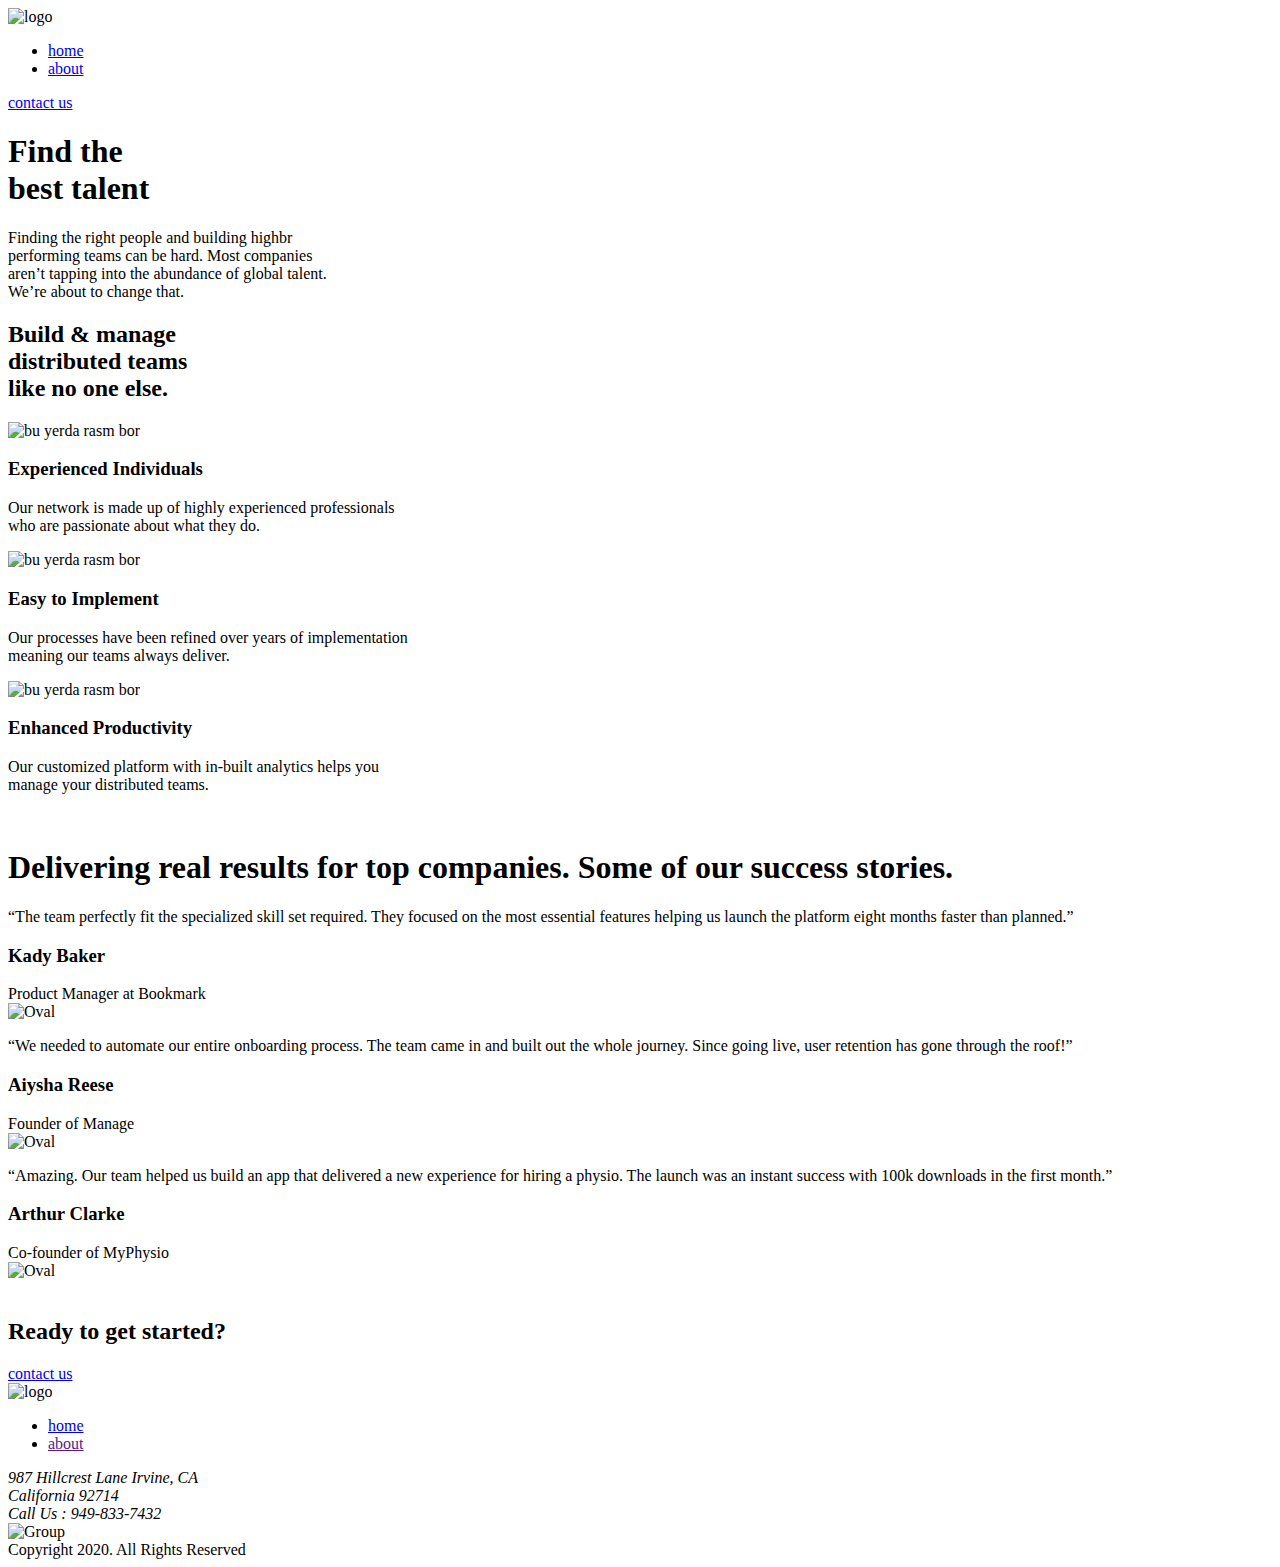
==== index.html @ f9a45813 "imtihon" ====
<!DOCTYPE html>
<html lang="en">
<head>
    <meta charset="UTF-8">
    <meta name="viewport" content="width=device-width, initial-scale=1.0">
    <link rel="stylesheet" href="./styles/style.css">
    <link rel="stylesheet" href="./styles/reset.css">
    <title>home</title>
</head>
<body>
    <div class="container">
        <section class="myteam">
        <div class="Top">
          <img class="top" src="./images/logo.svg" alt="logo">
        <!-- Herader section -->
      <header class="header">
         <nav>
            <ul class="list">
                <li class="item">
                   <a href="#">home</a>
                 </li>
                  <li class="item">
                   <a href="#">about</a>
                 </li>
            </ul>
        </nav>
          <butto class="link">
          <a class="btn" href="#">contact us</a>
          </butto>
      </header>
        <!-- /Herader section -->
        </div>
        <div class="chiziq"></div>
        <!-- Hero section -->
      <div class="hero">
          <h1>
          Find the <br>
          best <span>talent</span>
          </h1>
          <p>Finding the right people and building highbr <br>
          performing teams can be hard. Most companies <br>
          aren’t tapping into the abundance of global talent. <br>
          We’re about to change that.</p>
      </div>
        <!-- / Hero section -->
      </section>
      <!-- Main -->
      <main>
    <section class="Build">
        <div class="card">
           <div class="chiziq_2"></div>
           <h2>Build & manage <br>
            distributed teams <br>
            like no one else.</h2>
        </div>
           <!-- News -->
      <section class="news">
          <div class="user">
               <img src="./images/Group 11.svg" alt="bu yerda rasm bor">
               <div class="block">
               <h3 class="title">Experienced Individuals</h3>
                <p class="text">Our network is made up of highly experienced professionals <br>
               who are passionate about what they do.</p>
            </div>
            </div>
            <div class="user">
               <img src="./images/Group 12.svg" alt="bu yerda rasm bor">
                <div class="block">
                <h3 class="title">Easy to Implement</h3>
                <p class="text">Our processes have been refined over years of implementation <br>
                meaning our teams always deliver.</p>
              </div>
            </div>
            <div class="user">
               <img src="./images/Group 13.svg" alt="bu yerda rasm bor">
               <div class="block">
               <h3 class="title">Enhanced Productivity</h3>
               <p class="text">Our customized platform with in-built analytics helps you <br>
               manage your distributed teams.</p>
               </div>
            </div>
            <img class="Group__img" src="./images/Group 8.png" alt="">
           </section>
      </section>
        <!-- Group__24 -->
    <section class="Group__24">
        <h1>Delivering real results for top companies. Some of our <span> success stories.</span></h1>
        <!-- Baker -->
    <div class="widget">
        <div class="Baker">
            <p class="Baker__text"> “The team perfectly fit the specialized skill set
            required. They focused on the most essential
            features helping us launch the platform eight
            months faster than planned.”</p>
            <h3 class="Baker__title">Kady Baker</h3>
            <span>Product Manager at Bookmark</span> <br>
            <img class="Baker__img" src="./images/Oval (10).png" alt="Oval">
        </div>
      <div class="Baker">
            <p class="Baker__text"> “We needed to automate our entire onboarding
            process. The team came in and built out the
            whole journey. Since going live, user retention
            has gone through the roof!”</p>
           <h3 class="Baker__title">Aiysha Reese</h3>
           <span class="span">Founder of Manage</span> <br>
           <img class="Baker__img" src="./images/Oval Copy 5.png" alt="Oval">
      </div>
      <div class="Baker">
          <p class="Baker__text">“Amazing. Our team helped us build an app that
            delivered a new experience for hiring a physio.
            The launch was an instant success with 100k
            downloads in the first month.”</p>
           <h3 class="Baker__title">Arthur Clarke</h3>
           <span class="span">Co-founder of MyPhysio</span> <br>
           <img class="Baker__img" src="./images/Oval Copy 6.png" alt="Oval">
      </div>
      <img class="reviews-bg-right" src="./images/reviews-bg-right.png" alt="">
   </div>
        </section>
        <section class="Ready">
          <h2>Ready to get started?</h2>
          <a class="contact__btn" href="#">contact us</a>
        </section>
      </main>
      <!-- Footer section -->
       <footer class="footer">
    <div class="fot">
         <div class="footer__link">
          <img src="./images/logo.svg" alt="logo">
        <nav class="nav">
          <ul class="nav__list">
              <li class="item">
                <a href="#">home</a>
              </li>
              <li class="item">
                 <a href="">about</a>
              </li>
          </ul>
        </nav>
    </div>
      <address>
          <span class="address__span">987  Hillcrest Lane
          Irvine, CA <br>
          California 92714 <br>
          Call Us : 949-833-7432 <br>
         </span>
      </address>
        </div>
        <div class="copyrihgt">
          <img class="img" src="./images/Group 31.png" alt="Group"> <br>
          <span class="footer__span">Copyright 2020. All Rights Reserved</span>
        </div>
       </footer>
       <!-- \footer section -->
    </div>
</body>
</html>
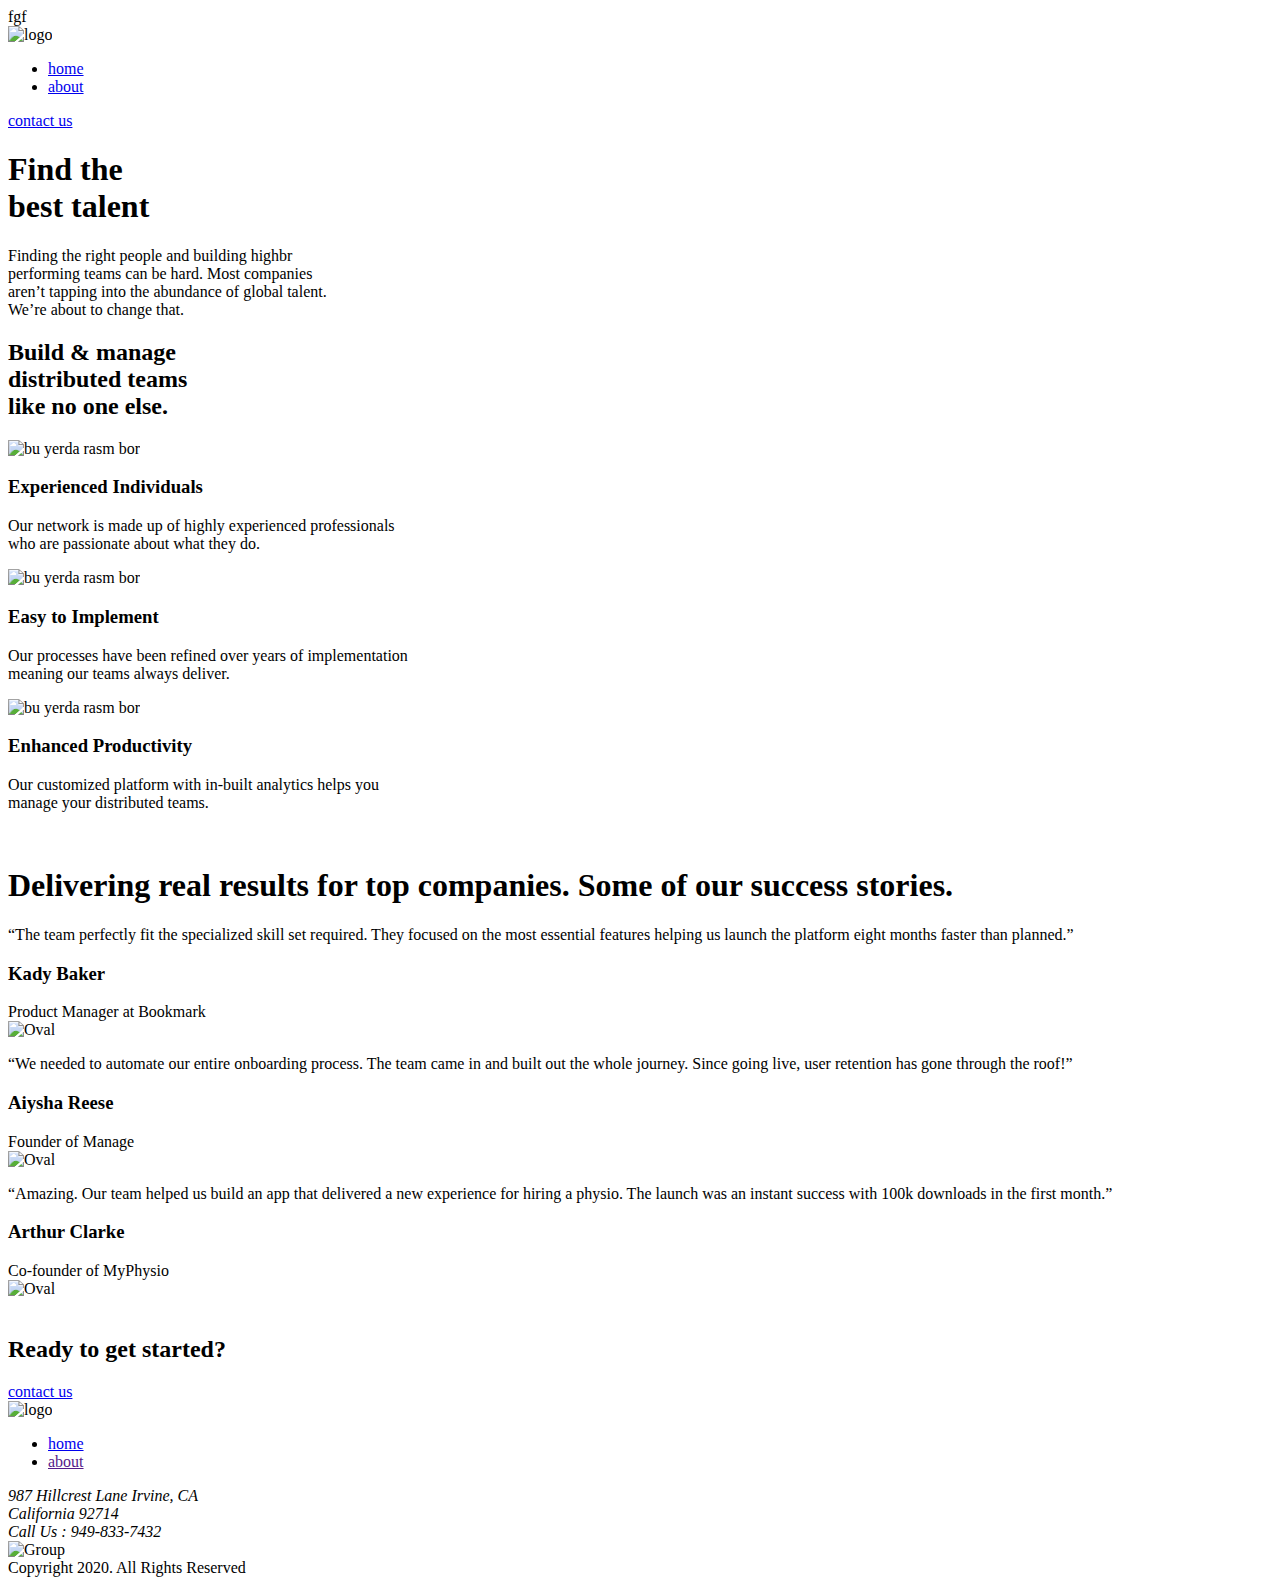
==== commit bf8fd49d: "imtihon" ====
--- a/index.html
+++ b/index.html
@@ -9,6 +9,7 @@
 </head>
 <body>
     <div class="container">
+      fgf
         <section class="myteam">
         <div class="Top">
           <img class="top" src="./images/logo.svg" alt="logo">
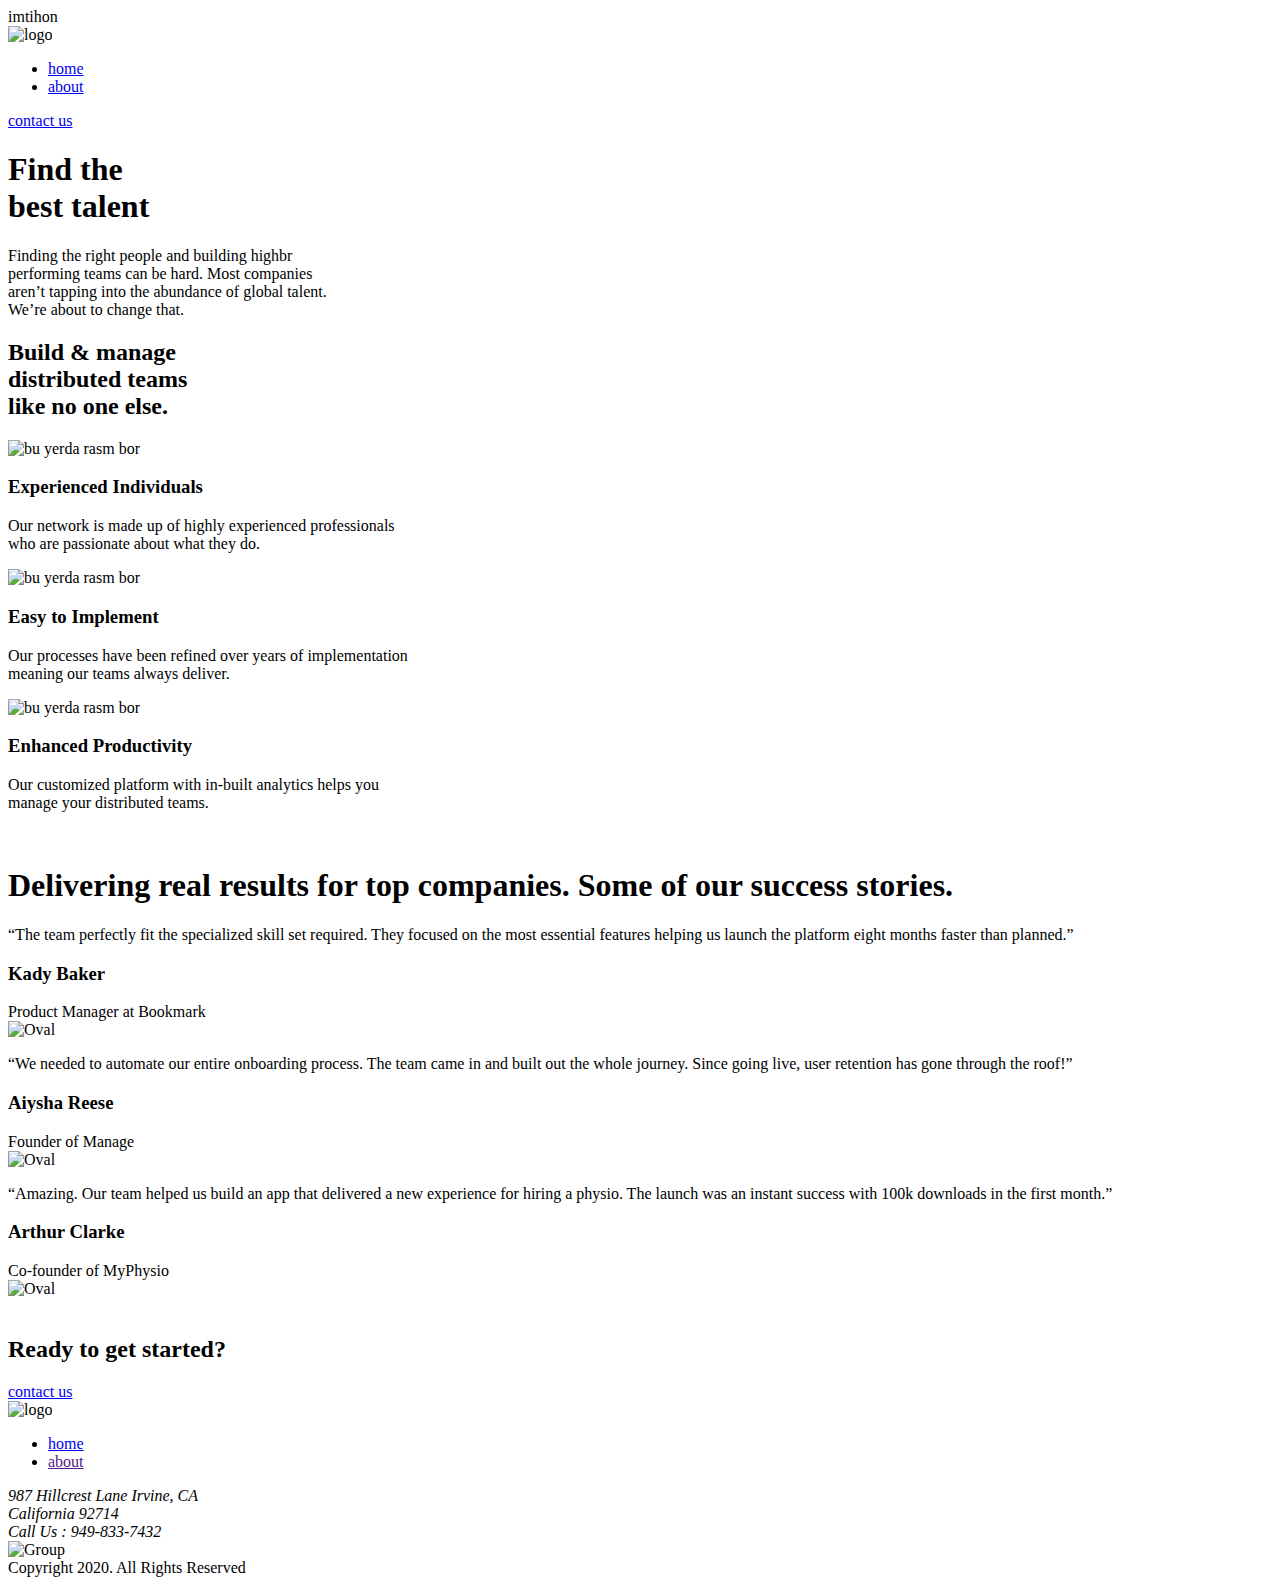
==== commit 495870dd: "imtihon" ====
--- a/index.html
+++ b/index.html
@@ -9,7 +9,7 @@
 </head>
 <body>
     <div class="container">
-      fgf
+      imtihon
         <section class="myteam">
         <div class="Top">
           <img class="top" src="./images/logo.svg" alt="logo">
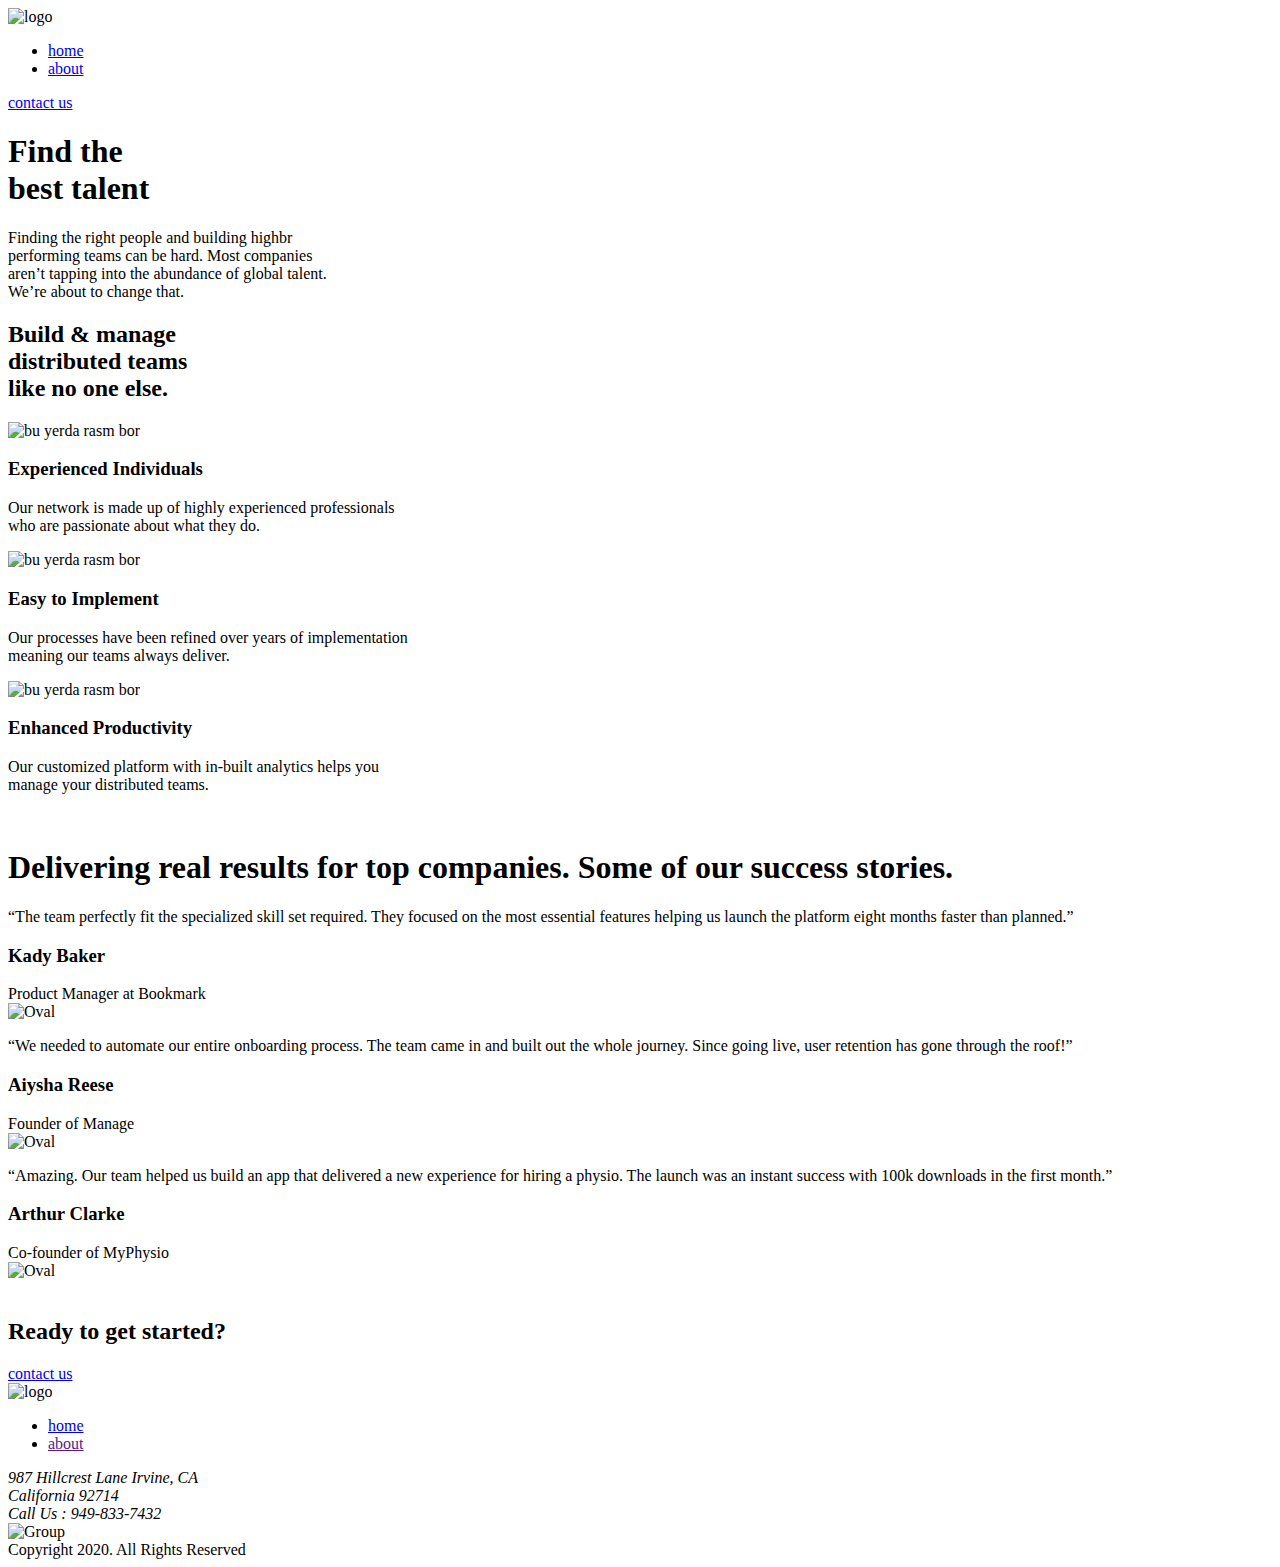
==== commit 06c9aaa5: "imtihon" ====
--- a/index.html
+++ b/index.html
@@ -9,7 +9,6 @@
 </head>
 <body>
     <div class="container">
-      imtihon
         <section class="myteam">
         <div class="Top">
           <img class="top" src="./images/logo.svg" alt="logo">
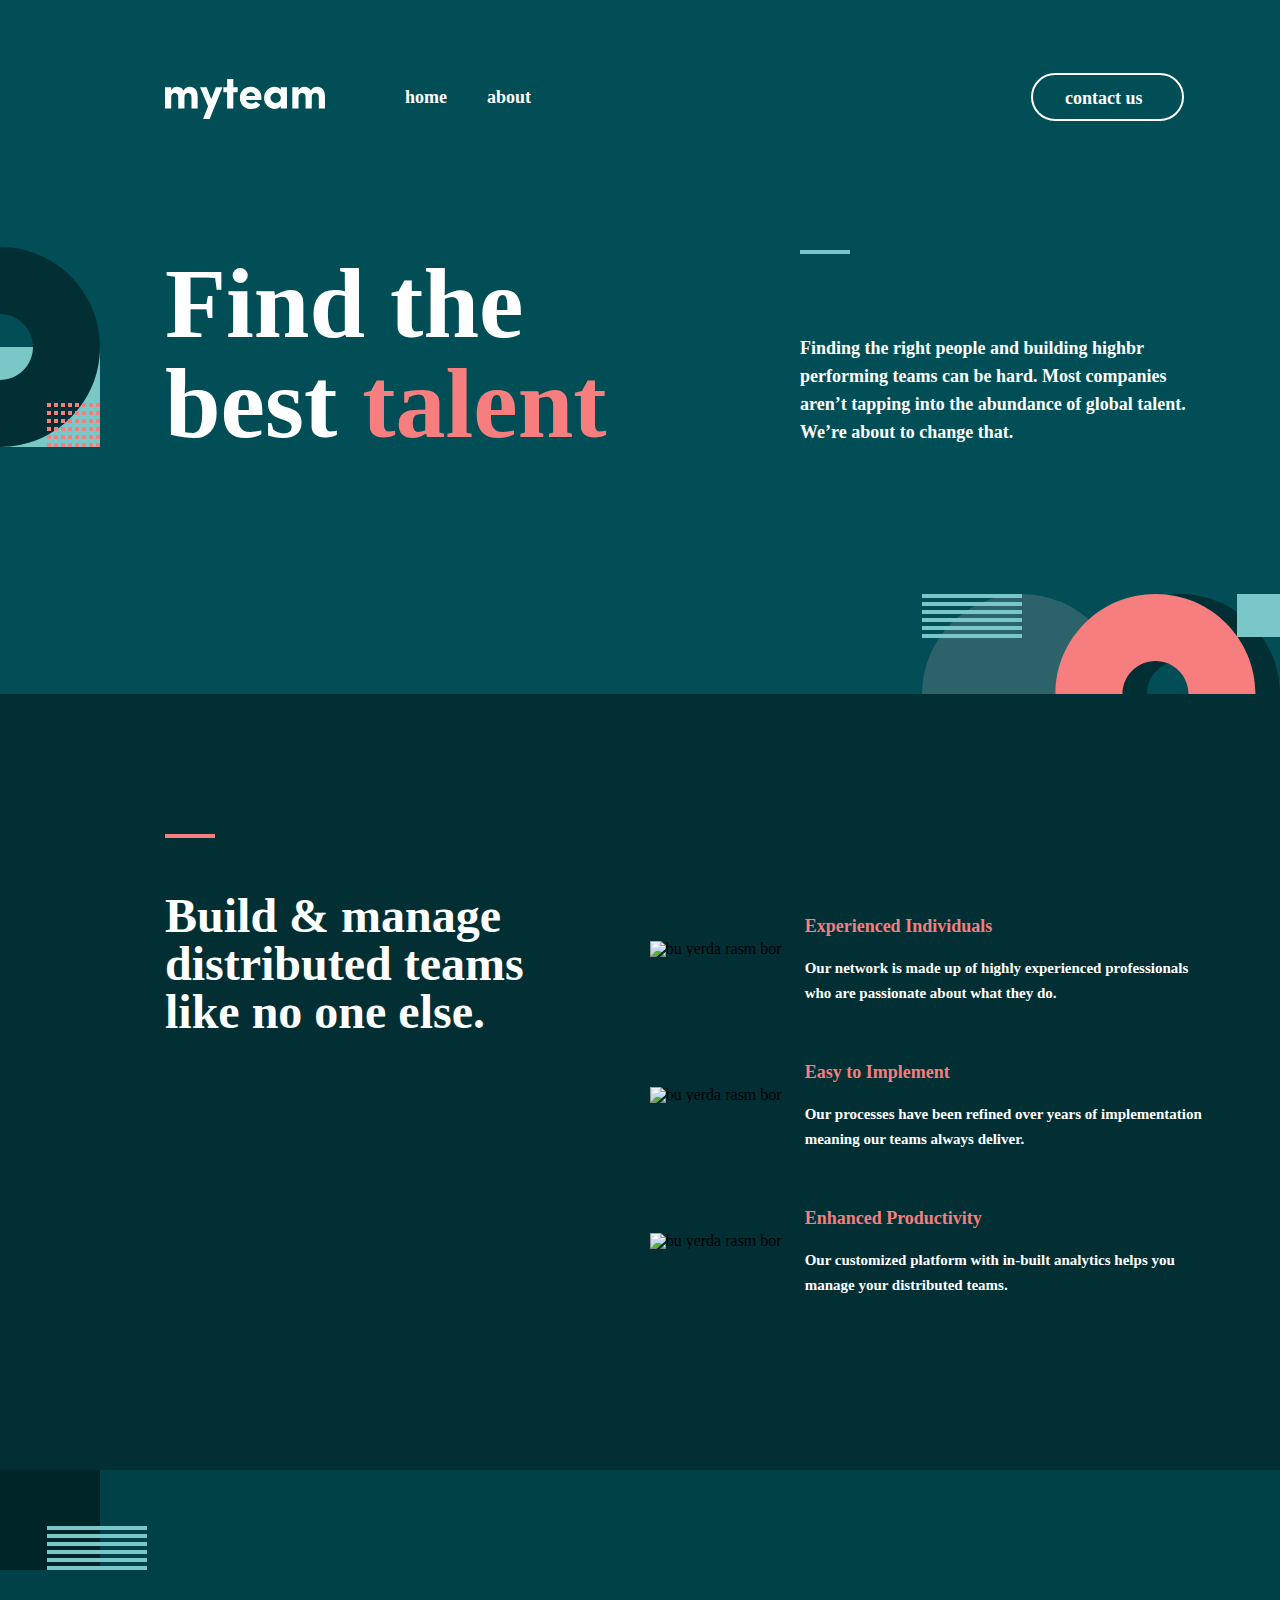
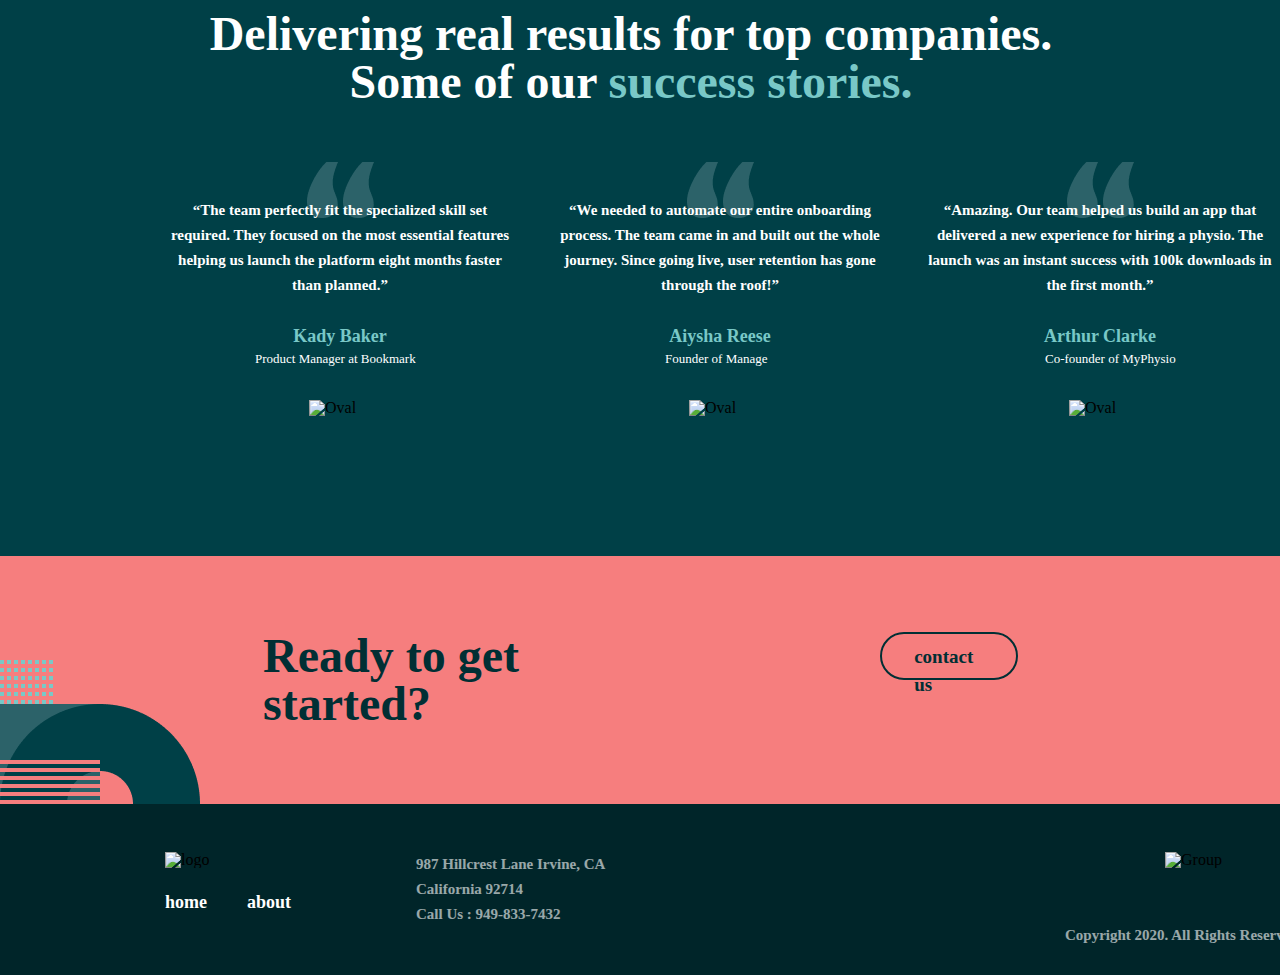
==== commit 7d9f56d4: "added new styles" ====
--- a/index.html
+++ b/index.html
@@ -3,29 +3,29 @@
 <head>
     <meta charset="UTF-8">
     <meta name="viewport" content="width=device-width, initial-scale=1.0">
-    <link rel="stylesheet" href="./styles/style.css">
-    <link rel="stylesheet" href="./styles/reset.css">
+    <link rel="stylesheet" href="./home/styles/style.css">
+    <link rel="stylesheet" href="./home/styles/reset.css">
     <title>home</title>
 </head>
 <body>
     <div class="container">
         <section class="myteam">
         <div class="Top">
-          <img class="top" src="./images/logo.svg" alt="logo">
+          <img class="top" src="./home/images/logo.svg" alt="logo">
         <!-- Herader section -->
       <header class="header">
          <nav>
             <ul class="list">
                 <li class="item">
-                   <a href="#">home</a>
+                   <a href="./index.html">home</a>
                  </li>
                   <li class="item">
-                   <a href="#">about</a>
+                   <a href="./about/about.html">about</a>
                  </li>
             </ul>
         </nav>
           <butto class="link">
-          <a class="btn" href="#">contact us</a>
+          <a class="btn" href="./contact/contact.html">contact us</a>
           </butto>
       </header>
         <!-- /Herader section -->
@@ -34,8 +34,7 @@
         <!-- Hero section -->
       <div class="hero">
           <h1>
-          Find the -<br>
+          Find the<br>
           best <span>talent</span>
           </h1>
           <p>Finding the right people and building highbr <br>
--- a/home/styles/style.css
+++ b/home/styles/style.css
@@ -0,0 +1,414 @@
+*{
+    margin: 0;
+    padding: 0;
+    box-sizing: border-box;
+}
+/* livvic-regular - latin */
+@font-face {
+    font-display: swap; /* Check https://developer.mozilla.org/en-US/docs/Web/CSS/@font-face/font-display for other options. */
+    font-family: 'Livvic';
+    font-style: normal;
+    font-weight: 400;
+    src: url('../fonts/livvic-v14-latin-regular.woff2') format('woff2'); /* Chrome 36+, Opera 23+, Firefox 39+, Safari 12+, iOS 10+ */
+  }
+  /* livvic-600 - latin */
+  @font-face {
+    font-display: swap; /* Check https://developer.mozilla.org/en-US/docs/Web/CSS/@font-face/font-display for other options. */
+    font-family: 'Livvic';
+    font-style: normal;
+    font-weight: 600;
+    src: url('../fonts/livvic-v14-latin-600.woff2') format('woff2'); /* Chrome 36+, Opera 23+, Firefox 39+, Safari 12+, iOS 10+ */
+  }
+  /* livvic-700 - latin */
+  @font-face {
+    font-display: swap; /* Check https://developer.mozilla.org/en-US/docs/Web/CSS/@font-face/font-display for other options. */
+    font-family: 'Livvic';
+    font-style: normal;
+    font-weight: 700;
+    src: url('../fonts/livvic-v14-latin-700.woff2') format('woff2'); /* Chrome 36+, Opera 23+, Firefox 39+, Safari 12+, iOS 10+ */
+  }
+
+  :root{
+    --Midnight-Green: #014E56;
+    --Light-Coral: #F67E;
+    --White:#ffffff;
+    --Rapture-Blue: #79C8C7;
+    --Police-Blue:#79C8C7;
+    --Deep-Jungle: #2C6269;
+    --SacramentoState-Green: #004047;
+    --Dark-Green: #002529;
+  }
+
+
+body{
+    font-family: Livvic sans-serif;
+}
+
+.container{
+    max-width:1440px;
+    margin: 0 auto;
+    margin-left: 0 auto;
+    margin-right: 0 auto;
+    justify-content: center;
+    align-items: center;
+}
+
+.myteam{
+    background: url(/home/images/rasm1.svg) no-repeat left center,url(/home/images/rasm2.svg) no-repeat right bottom #014E56;
+}
+
+.Top{
+    display: flex;
+    gap: 80px;
+    margin-bottom: 129px;
+}
+
+
+.top{
+    padding-top: 77px;
+    padding-left: 165px;
+    align-items: center;
+
+}
+
+.list{
+    display: flex;
+    gap: 40px;
+    padding-top: 83px;
+    align-items: center;
+}
+/* Header section */
+.header{
+    display: flex;
+    gap: 500px;
+}
+
+.item a{
+    color: #FFF;
+    font-size: 18px;
+    font-weight: 600;
+    line-height: 28px; 
+}
+
+.item a:hover{
+    cursor: pointer;
+    transition-duration: 3s;
+    color: rgb(66, 66, 240);
+}
+
+
+.link{
+    width: 153px;
+    height: 48px;
+    flex-shrink: 0;
+    border-radius: 24px;
+    border: 2px solid #FFF;
+    background-color: #014E56;
+    margin-top: 73px;
+    padding: 9px 33px 11px 32px;
+}
+.btn{
+    color: #FFF;
+    font-size: 18px;
+    font-weight: 600;
+    line-height: 28px; 
+}
+
+.btn:hover{
+    cursor: pointer;
+    transition-duration: 3s;
+    color: rgb(66, 66, 240);
+}
+
+/* Hero section */
+
+.hero{
+    display: flex;
+    padding-left: 165px;
+    padding-bottom: 240px;
+}
+
+.hero h1{
+    width: 635px;
+    color: #FFF;
+    font-size: 100px;
+    font-weight: 700;
+    line-height: 100px;
+}
+
+.hero span{
+    color: #F67E7E;
+    font-size: 100px;
+    font-weight: 700;
+    line-height: 100px;
+}
+
+.hero p{
+    color: #FFF;
+    font-size: 18px;
+    font-weight: 600;
+    line-height: 28px;
+    padding-top: 80px;
+}
+
+.chiziq{
+    width: 50px;
+    height: 4px;
+    flex-shrink: 0;
+    background: #79C8C7;
+     margin-left: 800px;
+    margin-right: 560px;
+}
+
+/* Build section */
+
+.Build{
+    background: #012F34;
+    display: flex;
+    gap: 126px;
+    padding-bottom: 140px;
+} 
+
+.chiziq_2{
+    margin-left: 165px;
+    width: 50px;
+    height: 4px;
+    flex-shrink: 0;
+    background: #F67E7E;
+    margin-top: 140px;
+    margin-bottom: 54px;
+}
+
+.card h2{
+    padding-left: 165px;
+    color: #FFF;
+    font-size: 48px;
+    font-weight: 700;
+    line-height: 48px; 
+}
+
+.user{
+    display: flex;
+    gap: 23px;
+    margin-bottom: 32px;
+    align-items: center;
+}
+
+.news{
+    margin-top: 198px;
+    align-items: center;
+    position: relative;
+}
+.Group__img{
+    position:absolute;
+    top:335px;
+    left:690px;
+}
+.block{
+    margin-top: 20px;
+}
+
+.title{
+    color: #F67E7E;
+    font-size: 18px;
+    font-weight: 700;
+    line-height: 28px; 
+    margin-bottom: 16px;
+}
+
+.text{
+    color: #FFF;
+    font-size: 15px;
+    font-weight: 600;
+    line-height: 25px; 
+}
+
+/* Group__24 section */
+
+.Group__24{
+    padding-top: 140px;
+    padding-left: 165px;
+    padding-right: 165px;
+    padding-bottom: 140px;
+    background: #004047 url(/home/images/reviews-bg-left.png) no-repeat;
+}
+
+.widget{
+    display: flex;
+    gap: 30px;
+    position:relative;
+}
+
+.reviews-bg-right{
+    position: absolute;
+    left:1075px;
+    top:347px;
+
+}
+
+.Group__24 h1{
+    width: 932px;
+    color: #FFF;
+    text-align: center;
+    font-size: 48px;
+    font-weight: 700;
+    line-height: 48px; 
+    margin-bottom: 56px;
+}
+
+.Group__24 span{
+    color: #79C8C7;
+    font-size: 48px;
+    font-weight: 700;
+    line-height: 48px;
+}
+
+
+.Baker__text{
+    width: 350px;
+    color: #FFF;
+    text-align: center;
+    font-size: 15px;
+    font-weight: 600;
+    line-height: 25px;
+    background: url(/home/images/rasm3.png) no-repeat;
+    background-position:  top;
+    padding-top: 36px;
+    margin-bottom: 24px;
+}
+
+.Baker__title{
+    width: 350px;
+    color: #79C8C7;
+    text-align: center;
+    font-size: 18px;
+    font-weight: 700;
+    line-height: 28px;
+}
+
+.Baker span{
+    width: 350px;
+    color: #FFF;
+    text-align: center;
+    font-size: 13px;
+    font-weight: 500;
+    line-height: 18px; 
+    padding-left: 90px;
+}
+
+ .span{
+    text-align: center;
+     margin-left: 30px;
+ }
+
+.Baker__img{
+    padding-top: 32px;
+    padding-left: 144px;
+}
+
+/* Ready section */
+
+.Ready{
+    padding-left: 263px;
+    padding-right: 262px;
+    display: flex;
+    gap: 260px;
+    background: url(/home/images/rasm2.png) no-repeat left bottom #F67E7E;
+}
+
+.Ready h2{
+    color: #012F34;
+    font-size: 48px;
+    font-weight: 700;
+    line-height: 48px; 
+    padding:76px 0px 76px 0px;
+}
+
+
+.contact__btn{
+    width: 153px;
+    height: 48px;
+    border-radius: 24px;
+    border: 2px solid #012F34;
+    margin:76px 0px 76px 0px; 
+    color: #012F34;
+    font-size: 19px;
+    font-weight: 600;
+    line-height: 28px; 
+    padding: 9px 33px 11px 32px;
+}
+
+.contact__btn:hover{
+    cursor: pointer;
+    transition-duration: 2s;
+    color: #1a43e6;
+}
+
+/* Footer section */
+
+.footer{
+    background: #002529;
+    padding-left: 165px;
+    padding-right: 165px;
+    padding-top: 48px;
+    display: flex;
+    padding-bottom: 48px;
+    justify-content: space-between;
+}
+
+.fot{
+  display: flex;
+  gap: 125px;
+}
+.footer__link img{
+    margin-bottom: 20px;
+}
+.nav__list{
+    gap: 40px;
+    display: flex;
+}
+.item a{
+color: #FFF;
+font-size: 18px;
+font-weight: 600;
+line-height: 28px; 
+align-items: center;
+}
+
+.item a:hover{
+    color:rgb(53, 53, 215);
+    cursor: pointer;
+    transition-duration: 2s;
+}
+
+.address__span{
+    width: 445px;
+    color: #FFF;
+    font-size: 15px;
+    font-weight: 600;
+    line-height: 25px; 
+    opacity: 0.6;
+}
+
+.copyrihgt{
+    position: absolute;
+}
+
+.img{
+   margin-bottom: 55px;
+   position: relative;
+   right: -1000px;
+}
+
+.footer__span{
+   margin-bottom: 75px;
+   position: relative;
+   right: -900px;
+   color: #FFF;
+   text-align:right;
+   font-size: 15px;
+   font-weight: 600;
+   line-height: 25px; 
+   opacity: 0.6;
+}
+
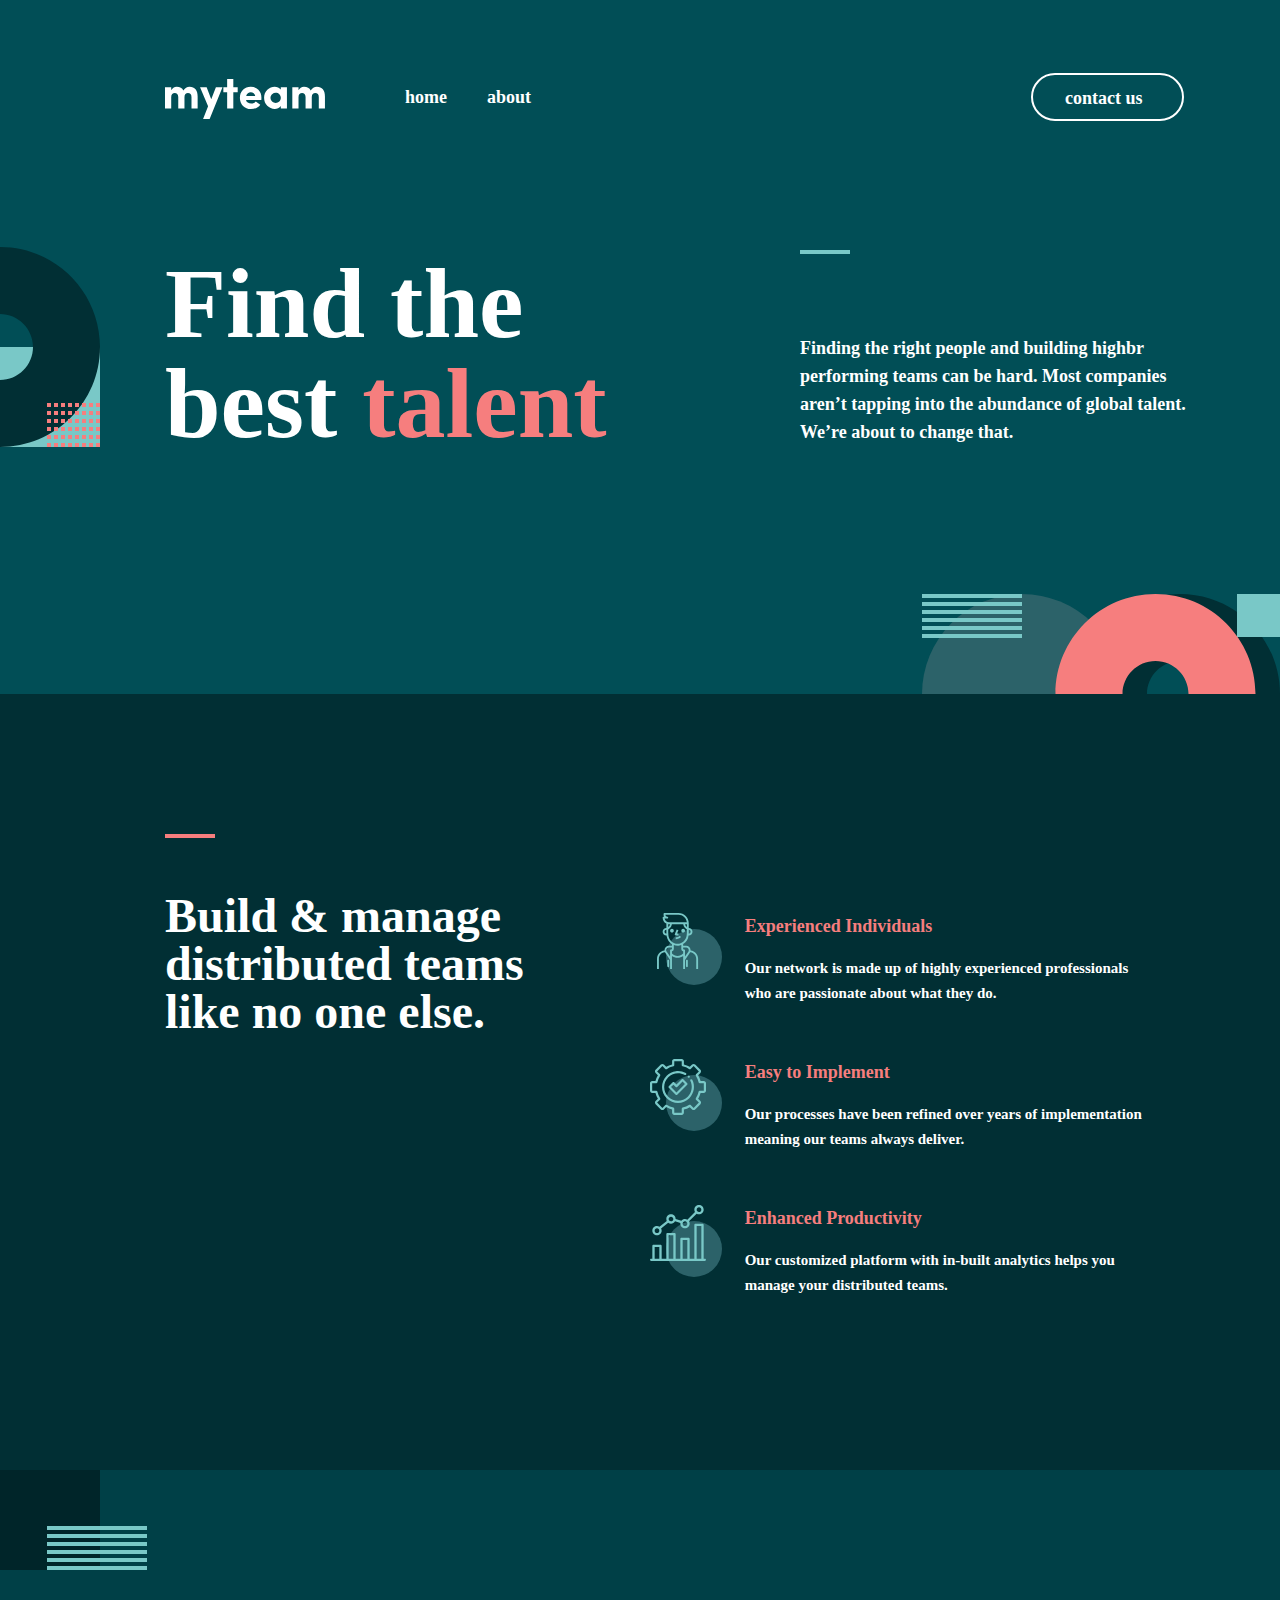
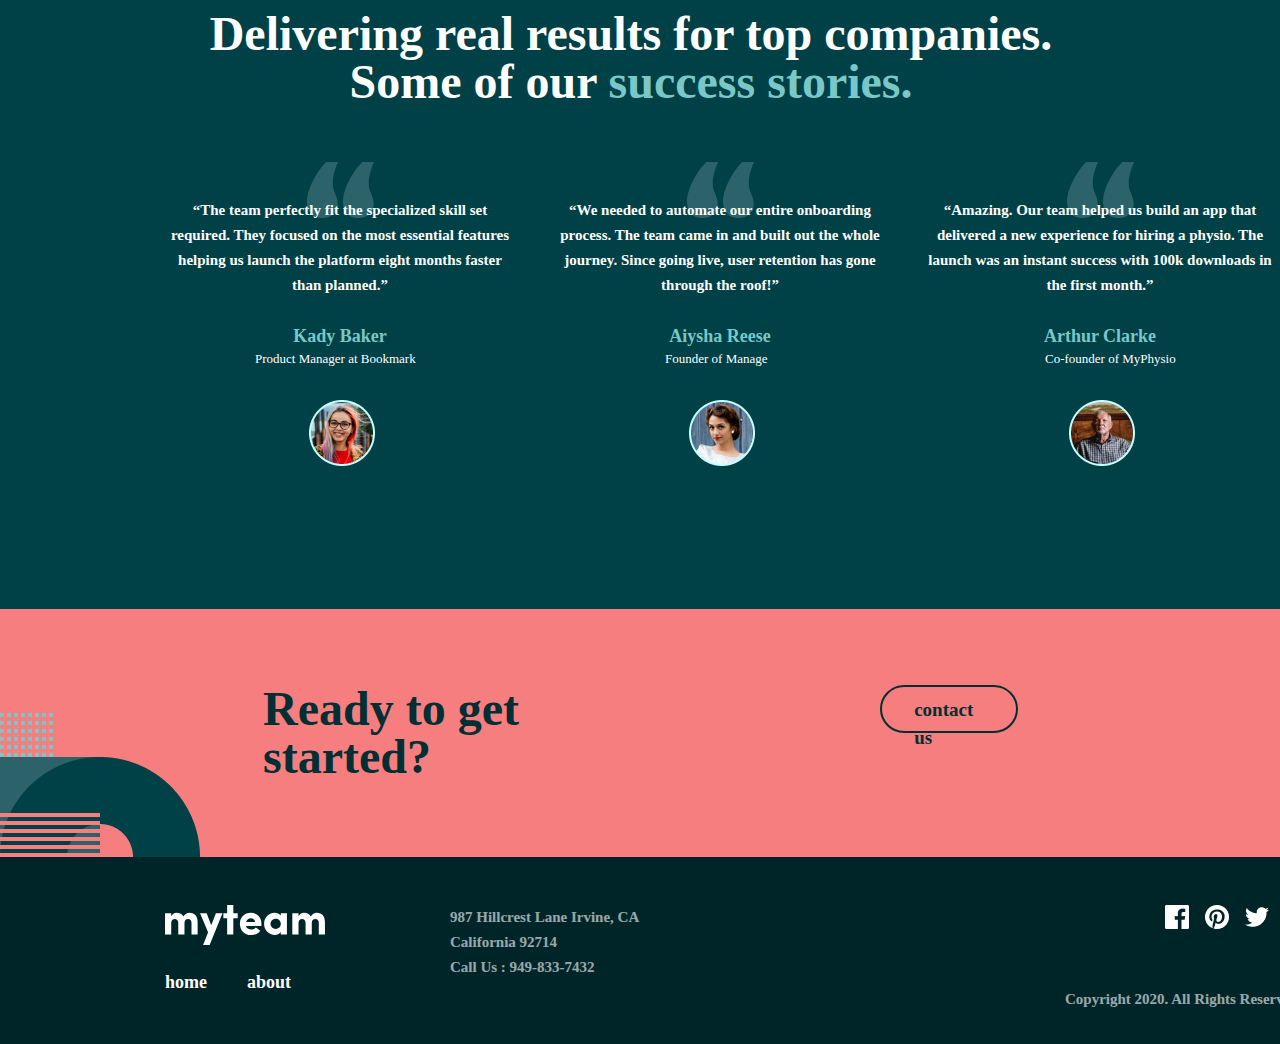
==== commit dc19bc55: "added new footer" ====
--- a/index.html
+++ b/index.html
@@ -56,7 +56,7 @@
            <!-- News -->
       <section class="news">
           <div class="user">
-               <img src="./images/Group 11.svg" alt="bu yerda rasm bor">
+               <img src="./home/images/Group 11.svg" alt="bu yerda rasm bor">
                <div class="block">
                <h3 class="title">Experienced Individuals</h3>
                 <p class="text">Our network is made up of highly experienced professionals <br>
@@ -64,7 +64,7 @@
             </div>
             </div>
             <div class="user">
-               <img src="./images/Group 12.svg" alt="bu yerda rasm bor">
+               <img src="./home/images/Group 12.svg" alt="bu yerda rasm bor">
                 <div class="block">
                 <h3 class="title">Easy to Implement</h3>
                 <p class="text">Our processes have been refined over years of implementation <br>
@@ -72,7 +72,7 @@
               </div>
             </div>
             <div class="user">
-               <img src="./images/Group 13.svg" alt="bu yerda rasm bor">
+               <img src="./home/images/Group 13.svg" alt="bu yerda rasm bor">
                <div class="block">
                <h3 class="title">Enhanced Productivity</h3>
                <p class="text">Our customized platform with in-built analytics helps you <br>
@@ -94,7 +94,7 @@
             months faster than planned.”</p>
             <h3 class="Baker__title">Kady Baker</h3>
             <span>Product Manager at Bookmark</span> <br>
-            <img class="Baker__img" src="./images/Oval (10).png" alt="Oval">
+            <img class="Baker__img" src="./home/images/Oval (10).png" alt="Oval">
         </div>
       <div class="Baker">
             <p class="Baker__text"> “We needed to automate our entire onboarding
@@ -103,7 +103,7 @@
             has gone through the roof!”</p>
            <h3 class="Baker__title">Aiysha Reese</h3>
            <span class="span">Founder of Manage</span> <br>
-           <img class="Baker__img" src="./images/Oval Copy 5.png" alt="Oval">
+           <img class="Baker__img" src="/home/images/Oval Copy 5.png" alt="Oval">
       </div>
       <div class="Baker">
           <p class="Baker__text">“Amazing. Our team helped us build an app that
@@ -112,7 +112,7 @@
             downloads in the first month.”</p>
            <h3 class="Baker__title">Arthur Clarke</h3>
            <span class="span">Co-founder of MyPhysio</span> <br>
-           <img class="Baker__img" src="./images/Oval Copy 6.png" alt="Oval">
+           <img class="Baker__img" src="./home/images/Oval Copy 6.png" alt="Oval">
       </div>
       <img class="reviews-bg-right" src="./images/reviews-bg-right.png" alt="">
    </div>
@@ -126,14 +126,14 @@
        <footer class="footer">
     <div class="fot">
          <div class="footer__link">
-          <img src="./images/logo.svg" alt="logo">
+          <img src="./home/images/logo.svg" alt="logo">
         <nav class="nav">
           <ul class="nav__list">
               <li class="item">
-                <a href="#">home</a>
+                <a href="./index.html">home</a>
               </li>
               <li class="item">
-                 <a href="">about</a>
+                 <a href="./about/about.html">about</a>
               </li>
           </ul>
         </nav>
@@ -147,7 +147,7 @@
       </address>
         </div>
         <div class="copyrihgt">
-          <img class="img" src="./images/Group 31.png" alt="Group"> <br>
+          <img class="img" src="./home/images/Group 31.png" alt="Group"> <br>
           <span class="footer__span">Copyright 2020. All Rights Reserved</span>
         </div>
        </footer>
